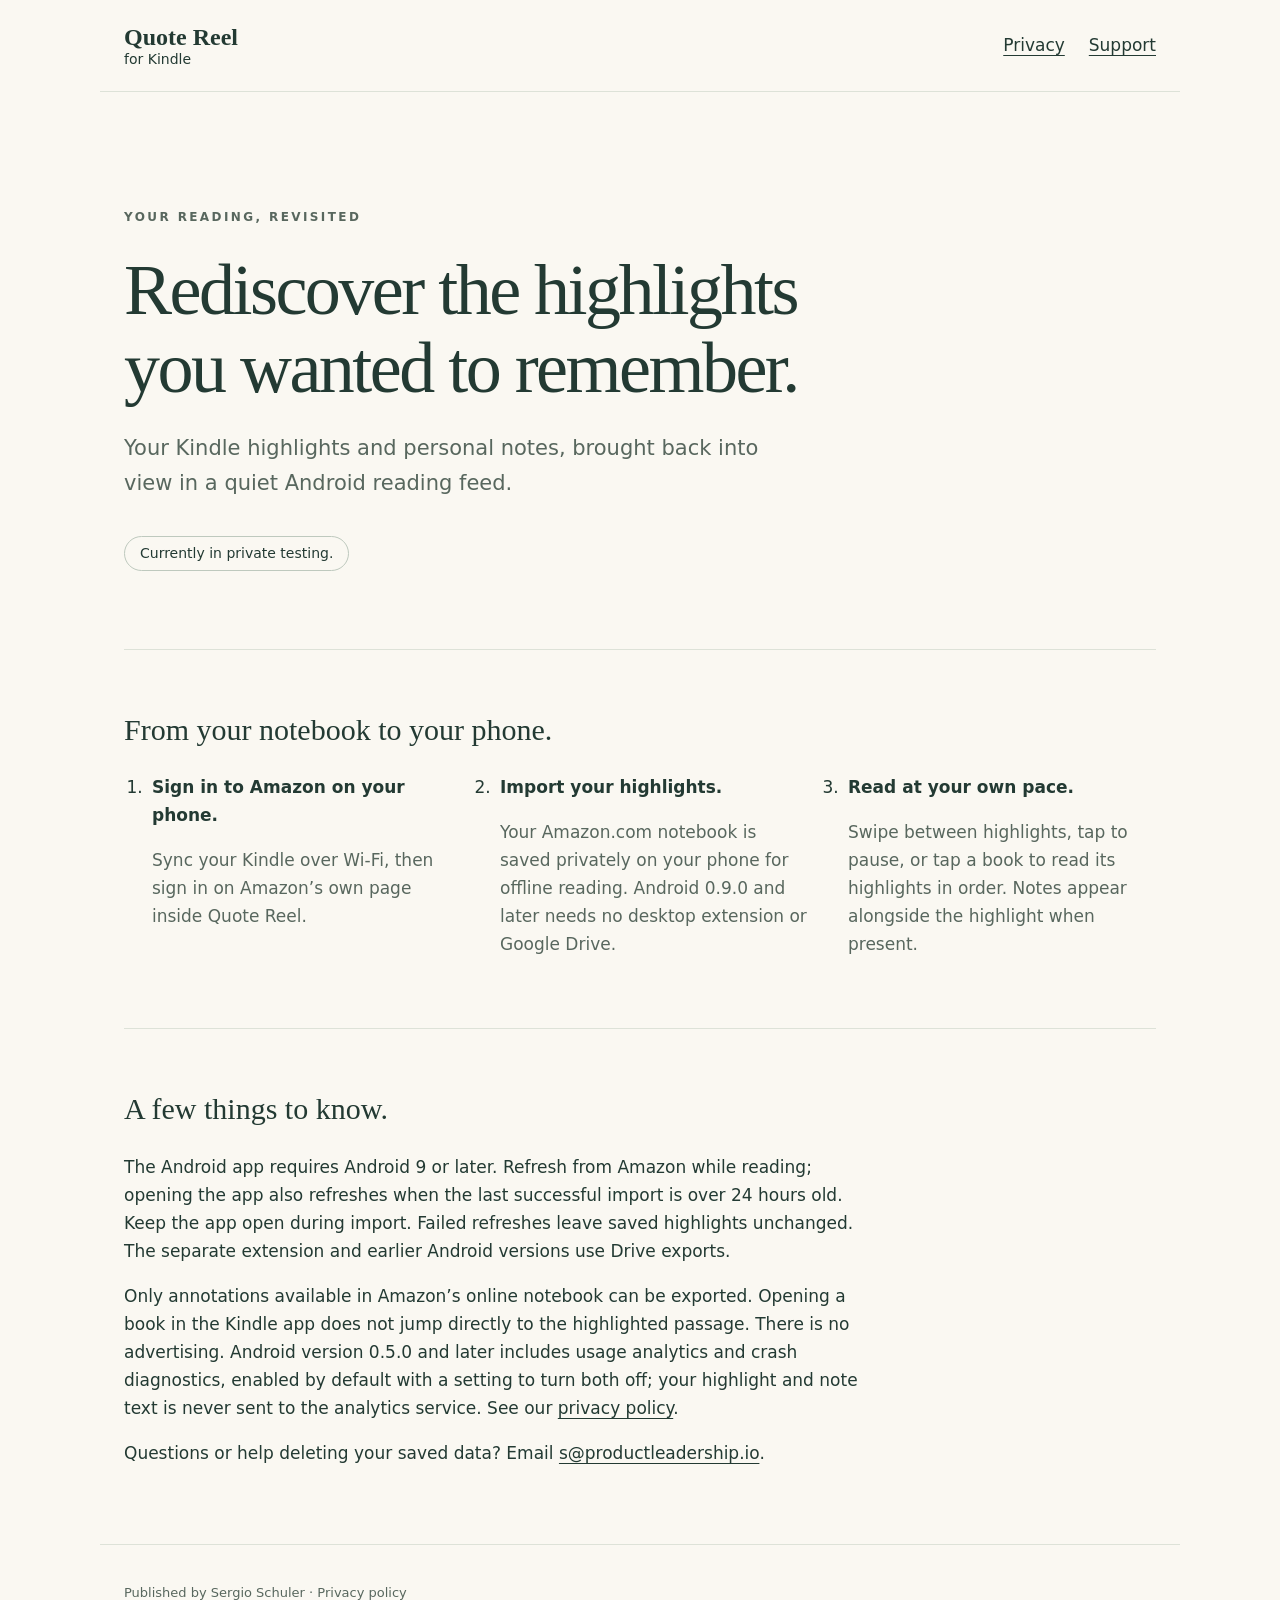
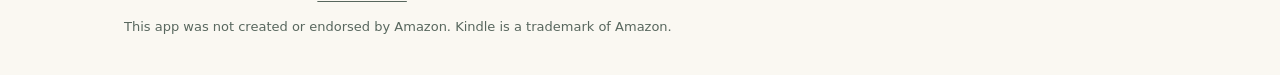
==== index.html @ d4c03160 "Describe direct Amazon imports and current analytics" ====
<!doctype html>
<html lang="en"><head><meta name="google-site-verification" content="6V5SVfe9mJkCKMhUqfv1apUXd29265p5tfD_QJU7_Wg" /><meta charset="utf-8"><meta name="viewport" content="width=device-width,initial-scale=1"><meta name="description" content="Rediscover your Kindle highlights and notes with Quote Reel for Kindle."><title>Quote Reel for Kindle</title><link rel="stylesheet" href="style.css"></head>
<body><header><a class="brand" href="./">Quote Reel <span>for Kindle</span></a><nav aria-label="Main"><a href="privacy.html">Privacy</a><a href="mailto:s@productleadership.io">Support</a></nav></header>
<main><section class="hero"><p class="eyebrow">YOUR READING, REVISITED</p><h1>Rediscover the highlights<br>you wanted to remember.</h1><p class="lead">Your Kindle highlights and personal notes, brought back into view in a quiet Android reading feed.</p><p class="status">Currently in private testing.</p></section>
<section class="steps" aria-labelledby="start"><h2 id="start">From your notebook to your phone.</h2><ol><li><strong>Sign in to Amazon on your phone.</strong><p>Sync your Kindle over Wi-Fi, then sign in on Amazon’s own page inside Quote Reel.</p></li><li><strong>Import your highlights.</strong><p>Your Amazon.com notebook is saved privately on your phone for offline reading. Android 0.9.0 and later needs no desktop extension or Google Drive.</p></li><li><strong>Read at your own pace.</strong><p>Swipe between highlights, tap to pause, or tap a book to read its highlights in order. Notes appear alongside the highlight when present.</p></li></ol></section>
<section class="details"><h2>A few things to know.</h2><p>The Android app requires Android 9 or later. Refresh from Amazon while reading; opening the app also refreshes when the last successful import is over 24 hours old. Keep the app open during import. Failed refreshes leave saved highlights unchanged. The separate extension and earlier Android versions use Drive exports.</p><p>Only annotations available in Amazon’s online notebook can be exported. Opening a book in the Kindle app does not jump directly to the highlighted passage. There is no advertising. Android version 0.5.0 and later includes usage analytics and crash diagnostics, enabled by default with a setting to turn both off; your highlight and note text is never sent to the analytics service. See our <a href="privacy.html">privacy policy</a>.</p><p>Questions or help deleting your saved data? Email <a href="mailto:s@productleadership.io">s@productleadership.io</a>.</p></section></main>
<footer><p>Published by Sergio Schuler · <a href="privacy.html">Privacy policy</a></p><p>This app was not created or endorsed by Amazon. Kindle is a trademark of Amazon.</p></footer></body></html>
---- style.css ----
:root{color-scheme:light;--ink:#233a33;--paper:#faf8f2;--muted:#58675e}*{box-sizing:border-box}body{margin:0;background:var(--paper);color:var(--ink);font:17px/1.65 system-ui,sans-serif}header,main,footer{max-width:1080px;margin:auto;padding:24px}header{display:flex;align-items:center;justify-content:space-between;gap:24px;border-bottom:1px solid #dde2d8}.brand{text-decoration:none;font:700 24px Georgia,serif}.brand span{font:14px system-ui;display:block}nav{display:flex;gap:24px}a{color:inherit;text-underline-offset:4px}a:focus-visible{outline:3px solid #406d58;outline-offset:5px}.hero{padding:80px 0 64px}.eyebrow{font-size:12px;font-weight:700;letter-spacing:.2em;color:var(--muted)}h1{font:normal clamp(38px,6vw,72px)/1.08 Georgia,serif;letter-spacing:-.035em;max-width:900px;margin:24px 0}h2{font:normal 30px/1.25 Georgia,serif}h3{font-size:20px}.lead{font-size:21px;max-width:650px;color:var(--muted)}.status{display:inline-block;border:1px solid #bec9be;border-radius:100px;padding:5px 15px;font-size:14px}.steps{border-block:1px solid #dde2d8;padding:36px 0}.steps ol{display:grid;grid-template-columns:repeat(3,1fr);gap:36px;padding-left:24px}.steps li{padding-left:4px}.steps p{color:var(--muted)}.details{padding:36px 0;max-width:760px}footer{font-size:13px;color:var(--muted);border-top:1px solid #dde2d8}.policy{max-width:800px}.policy h1{font-size:48px}.policy section{margin:32px 0}@media(max-width:650px){header,main,footer{padding:20px}header{align-items:flex-start}nav{gap:16px;font-size:15px}.hero{padding:48px 0 32px}.steps ol{grid-template-columns:1fr;gap:16px}.lead{font-size:19px}.policy h1{font-size:38px}}
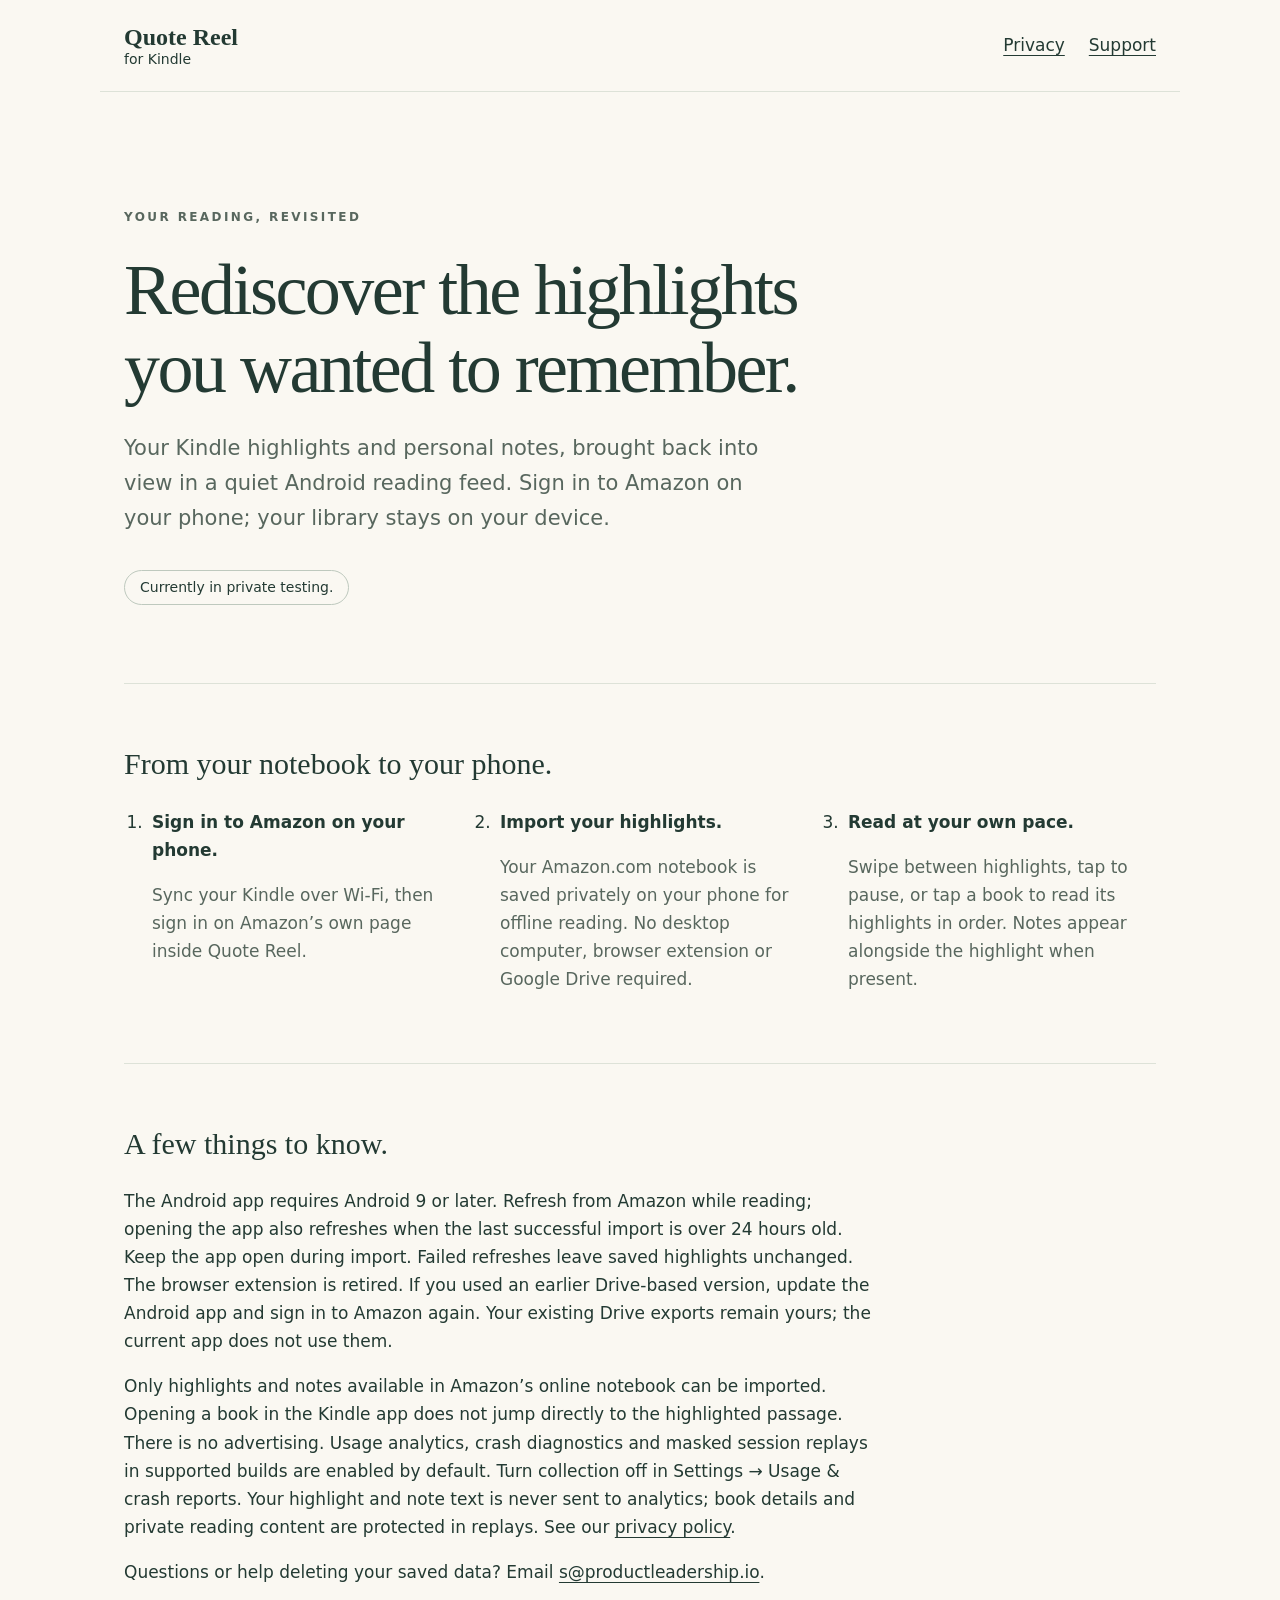
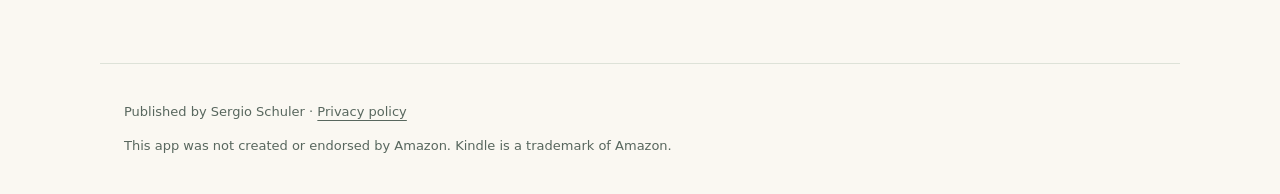
==== commit 7010aa08: "Retire extension guidance and clarify phone-only Amazon import" ====
--- a/index.html
+++ b/index.html
@@ -1,7 +1,7 @@
 <!doctype html>
-<html lang="en"><head><meta name="google-site-verification" content="6V5SVfe9mJkCKMhUqfv1apUXd29265p5tfD_QJU7_Wg" /><meta charset="utf-8"><meta name="viewport" content="width=device-width,initial-scale=1"><meta name="description" content="Rediscover your Kindle highlights and notes with Quote Reel for Kindle."><title>Quote Reel for Kindle</title><link rel="stylesheet" href="style.css"></head>
+<html lang="en"><head><meta name="google-site-verification" content="6V5SVfe9mJkCKMhUqfv1apUXd29265p5tfD_QJU7_Wg" /><meta charset="utf-8"><meta name="viewport" content="width=device-width,initial-scale=1"><meta name="description" content="Rediscover your Kindle highlights on Android. Import directly from Amazon and read offline. No Google Drive or browser extension needed."><title>Quote Reel for Kindle</title><link rel="stylesheet" href="style.css"></head>
 <body><header><a class="brand" href="./">Quote Reel <span>for Kindle</span></a><nav aria-label="Main"><a href="privacy.html">Privacy</a><a href="mailto:s@productleadership.io">Support</a></nav></header>
-<main><section class="hero"><p class="eyebrow">YOUR READING, REVISITED</p><h1>Rediscover the highlights<br>you wanted to remember.</h1><p class="lead">Your Kindle highlights and personal notes, brought back into view in a quiet Android reading feed.</p><p class="status">Currently in private testing.</p></section>
-<section class="steps" aria-labelledby="start"><h2 id="start">From your notebook to your phone.</h2><ol><li><strong>Sign in to Amazon on your phone.</strong><p>Sync your Kindle over Wi-Fi, then sign in on Amazon’s own page inside Quote Reel.</p></li><li><strong>Import your highlights.</strong><p>Your Amazon.com notebook is saved privately on your phone for offline reading. Android 0.9.0 and later needs no desktop extension or Google Drive.</p></li><li><strong>Read at your own pace.</strong><p>Swipe between highlights, tap to pause, or tap a book to read its highlights in order. Notes appear alongside the highlight when present.</p></li></ol></section>
-<section class="details"><h2>A few things to know.</h2><p>The Android app requires Android 9 or later. Refresh from Amazon while reading; opening the app also refreshes when the last successful import is over 24 hours old. Keep the app open during import. Failed refreshes leave saved highlights unchanged. The separate extension and earlier Android versions use Drive exports.</p><p>Only annotations available in Amazon’s online notebook can be exported. Opening a book in the Kindle app does not jump directly to the highlighted passage. There is no advertising. Android version 0.5.0 and later includes usage analytics and crash diagnostics, enabled by default with a setting to turn both off; your highlight and note text is never sent to the analytics service. See our <a href="privacy.html">privacy policy</a>.</p><p>Questions or help deleting your saved data? Email <a href="mailto:s@productleadership.io">s@productleadership.io</a>.</p></section></main>
+<main><section class="hero"><p class="eyebrow">YOUR READING, REVISITED</p><h1>Rediscover the highlights<br>you wanted to remember.</h1><p class="lead">Your Kindle highlights and personal notes, brought back into view in a quiet Android reading feed. Sign in to Amazon on your phone; your library stays on your device.</p><p class="status">Currently in private testing.</p></section>
+<section class="steps" aria-labelledby="start"><h2 id="start">From your notebook to your phone.</h2><ol><li><strong>Sign in to Amazon on your phone.</strong><p>Sync your Kindle over Wi-Fi, then sign in on Amazon’s own page inside Quote Reel.</p></li><li><strong>Import your highlights.</strong><p>Your Amazon.com notebook is saved privately on your phone for offline reading. No desktop computer, browser extension or Google Drive required.</p></li><li><strong>Read at your own pace.</strong><p>Swipe between highlights, tap to pause, or tap a book to read its highlights in order. Notes appear alongside the highlight when present.</p></li></ol></section>
+<section class="details"><h2>A few things to know.</h2><p>The Android app requires Android 9 or later. Refresh from Amazon while reading; opening the app also refreshes when the last successful import is over 24 hours old. Keep the app open during import. Failed refreshes leave saved highlights unchanged. The browser extension is retired. If you used an earlier Drive-based version, update the Android app and sign in to Amazon again. Your existing Drive exports remain yours; the current app does not use them.</p><p>Only highlights and notes available in Amazon’s online notebook can be imported. Opening a book in the Kindle app does not jump directly to the highlighted passage. There is no advertising. Usage analytics, crash diagnostics and masked session replays in supported builds are enabled by default. Turn collection off in Settings → Usage &amp; crash reports. Your highlight and note text is never sent to analytics; book details and private reading content are protected in replays. See our <a href="privacy.html">privacy policy</a>.</p><p>Questions or help deleting your saved data? Email <a href="mailto:s@productleadership.io">s@productleadership.io</a>.</p></section></main>
 <footer><p>Published by Sergio Schuler · <a href="privacy.html">Privacy policy</a></p><p>This app was not created or endorsed by Amazon. Kindle is a trademark of Amazon.</p></footer></body></html>
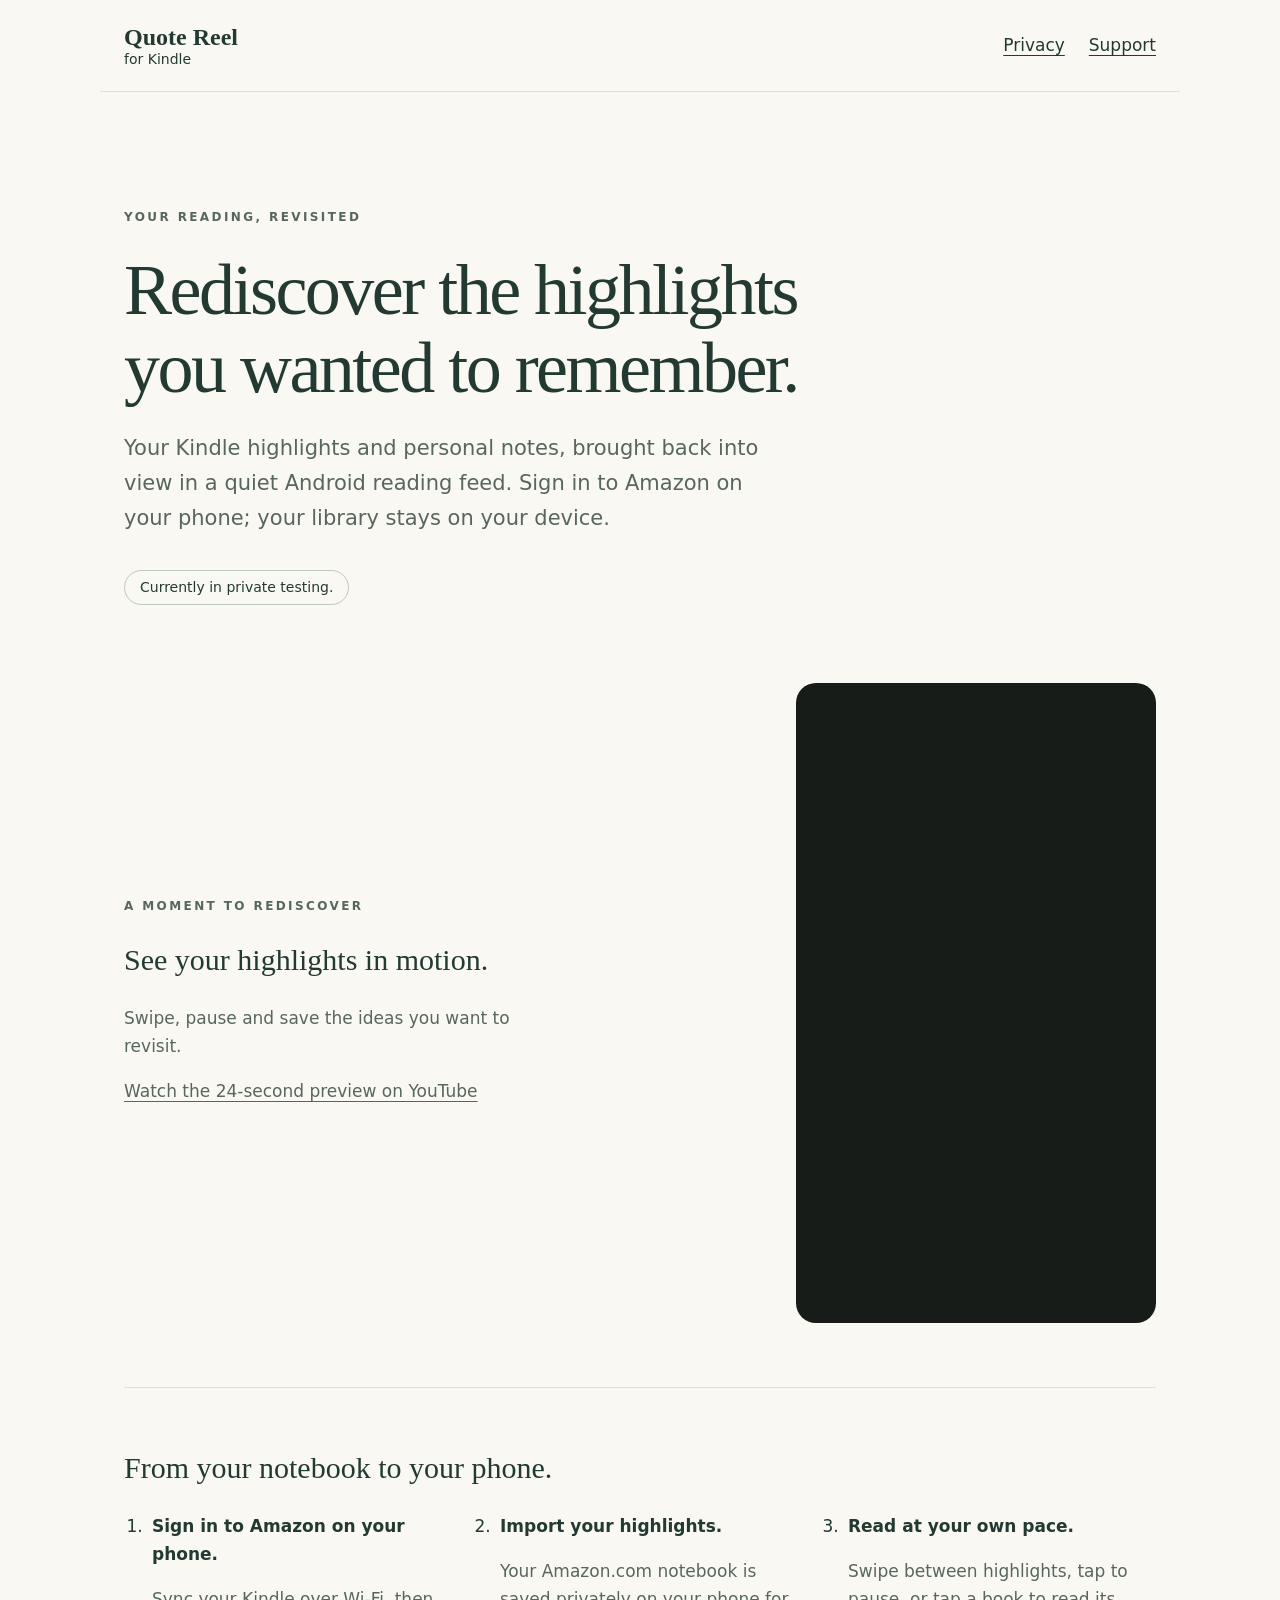
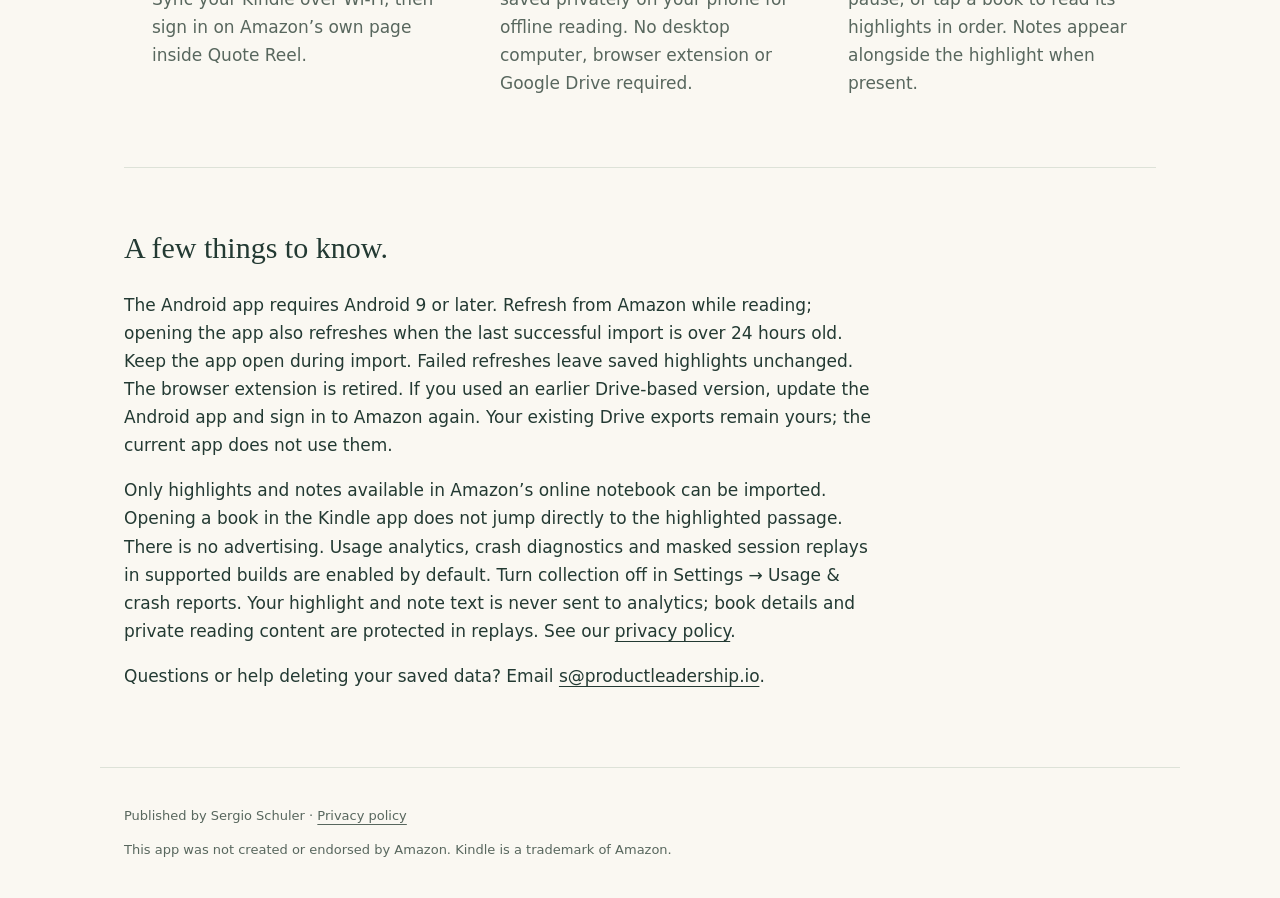
==== commit 71759448: "Add YouTube app preview to homepage" ====
--- a/index.html
+++ b/index.html
@@ -2,6 +2,7 @@
 <html lang="en"><head><meta name="google-site-verification" content="6V5SVfe9mJkCKMhUqfv1apUXd29265p5tfD_QJU7_Wg" /><meta charset="utf-8"><meta name="viewport" content="width=device-width,initial-scale=1"><meta name="description" content="Rediscover your Kindle highlights on Android. Import directly from Amazon and read offline. No Google Drive or browser extension needed."><title>Quote Reel for Kindle</title><link rel="stylesheet" href="style.css"></head>
 <body><header><a class="brand" href="./">Quote Reel <span>for Kindle</span></a><nav aria-label="Main"><a href="privacy.html">Privacy</a><a href="mailto:s@productleadership.io">Support</a></nav></header>
 <main><section class="hero"><p class="eyebrow">YOUR READING, REVISITED</p><h1>Rediscover the highlights<br>you wanted to remember.</h1><p class="lead">Your Kindle highlights and personal notes, brought back into view in a quiet Android reading feed. Sign in to Amazon on your phone; your library stays on your device.</p><p class="status">Currently in private testing.</p></section>
+<section class="preview" aria-labelledby="preview-title"><div><p class="eyebrow">A MOMENT TO REDISCOVER</p><h2 id="preview-title">See your highlights in motion.</h2><p>Swipe, pause and save the ideas you want to revisit.</p><p><a href="https://www.youtube.com/watch?v=RVhI1laKgAk">Watch the 24-second preview on YouTube</a></p></div><iframe src="https://www.youtube-nocookie.com/embed/RVhI1laKgAk" title="Quote Reel for Kindle — 24-second app preview" width="360" height="640" loading="lazy" referrerpolicy="strict-origin-when-cross-origin" allow="encrypted-media; picture-in-picture; fullscreen" allowfullscreen></iframe></section>
 <section class="steps" aria-labelledby="start"><h2 id="start">From your notebook to your phone.</h2><ol><li><strong>Sign in to Amazon on your phone.</strong><p>Sync your Kindle over Wi-Fi, then sign in on Amazon’s own page inside Quote Reel.</p></li><li><strong>Import your highlights.</strong><p>Your Amazon.com notebook is saved privately on your phone for offline reading. No desktop computer, browser extension or Google Drive required.</p></li><li><strong>Read at your own pace.</strong><p>Swipe between highlights, tap to pause, or tap a book to read its highlights in order. Notes appear alongside the highlight when present.</p></li></ol></section>
 <section class="details"><h2>A few things to know.</h2><p>The Android app requires Android 9 or later. Refresh from Amazon while reading; opening the app also refreshes when the last successful import is over 24 hours old. Keep the app open during import. Failed refreshes leave saved highlights unchanged. The browser extension is retired. If you used an earlier Drive-based version, update the Android app and sign in to Amazon again. Your existing Drive exports remain yours; the current app does not use them.</p><p>Only highlights and notes available in Amazon’s online notebook can be imported. Opening a book in the Kindle app does not jump directly to the highlighted passage. There is no advertising. Usage analytics, crash diagnostics and masked session replays in supported builds are enabled by default. Turn collection off in Settings → Usage &amp; crash reports. Your highlight and note text is never sent to analytics; book details and private reading content are protected in replays. See our <a href="privacy.html">privacy policy</a>.</p><p>Questions or help deleting your saved data? Email <a href="mailto:s@productleadership.io">s@productleadership.io</a>.</p></section></main>
 <footer><p>Published by Sergio Schuler · <a href="privacy.html">Privacy policy</a></p><p>This app was not created or endorsed by Amazon. Kindle is a trademark of Amazon.</p></footer></body></html>
--- a/style.css
+++ b/style.css
@@ -1 +1,3 @@
 :root{color-scheme:light;--ink:#233a33;--paper:#faf8f2;--muted:#58675e}*{box-sizing:border-box}body{margin:0;background:var(--paper);color:var(--ink);font:17px/1.65 system-ui,sans-serif}header,main,footer{max-width:1080px;margin:auto;padding:24px}header{display:flex;align-items:center;justify-content:space-between;gap:24px;border-bottom:1px solid #dde2d8}.brand{text-decoration:none;font:700 24px Georgia,serif}.brand span{font:14px system-ui;display:block}nav{display:flex;gap:24px}a{color:inherit;text-underline-offset:4px}a:focus-visible{outline:3px solid #406d58;outline-offset:5px}.hero{padding:80px 0 64px}.eyebrow{font-size:12px;font-weight:700;letter-spacing:.2em;color:var(--muted)}h1{font:normal clamp(38px,6vw,72px)/1.08 Georgia,serif;letter-spacing:-.035em;max-width:900px;margin:24px 0}h2{font:normal 30px/1.25 Georgia,serif}h3{font-size:20px}.lead{font-size:21px;max-width:650px;color:var(--muted)}.status{display:inline-block;border:1px solid #bec9be;border-radius:100px;padding:5px 15px;font-size:14px}.steps{border-block:1px solid #dde2d8;padding:36px 0}.steps ol{display:grid;grid-template-columns:repeat(3,1fr);gap:36px;padding-left:24px}.steps li{padding-left:4px}.steps p{color:var(--muted)}.details{padding:36px 0;max-width:760px}footer{font-size:13px;color:var(--muted);border-top:1px solid #dde2d8}.policy{max-width:800px}.policy h1{font-size:48px}.policy section{margin:32px 0}@media(max-width:650px){header,main,footer{padding:20px}header{align-items:flex-start}nav{gap:16px;font-size:15px}.hero{padding:48px 0 32px}.steps ol{grid-template-columns:1fr;gap:16px}.lead{font-size:19px}.policy h1{font-size:38px}}
+
+.preview{display:grid;grid-template-columns:1fr minmax(0,360px);align-items:center;gap:48px;padding:0 0 64px}.preview p{max-width:440px;color:var(--muted)}.preview iframe{display:block;width:100%;height:auto;aspect-ratio:9/16;border:0;border-radius:20px;background:#171c19}@media(max-width:650px){.preview{grid-template-columns:1fr;gap:24px;padding-bottom:36px}.preview iframe{max-width:360px;margin:auto}}
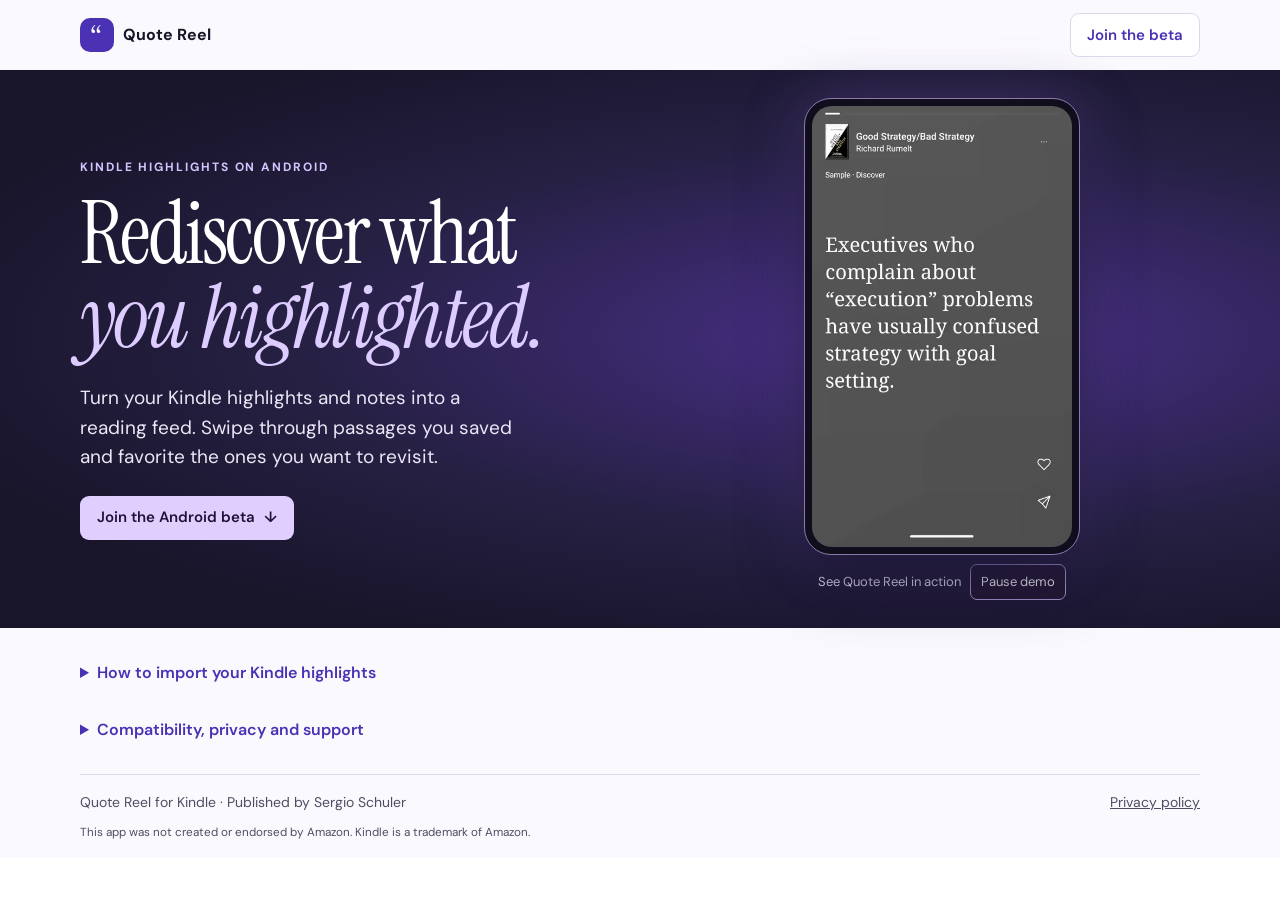
==== commit 368418d3: "Launch video-first Quote Reel beta homepage" ====
--- a/index.html
+++ b/index.html
@@ -1,8 +1,67 @@
 <!doctype html>
-<html lang="en"><head><meta name="google-site-verification" content="6V5SVfe9mJkCKMhUqfv1apUXd29265p5tfD_QJU7_Wg" /><meta charset="utf-8"><meta name="viewport" content="width=device-width,initial-scale=1"><meta name="description" content="Rediscover your Kindle highlights on Android. Import directly from Amazon and read offline. No Google Drive or browser extension needed."><title>Quote Reel for Kindle</title><link rel="stylesheet" href="style.css"></head>
-<body><header><a class="brand" href="./">Quote Reel <span>for Kindle</span></a><nav aria-label="Main"><a href="privacy.html">Privacy</a><a href="mailto:s@productleadership.io">Support</a></nav></header>
-<main><section class="hero"><p class="eyebrow">YOUR READING, REVISITED</p><h1>Rediscover the highlights<br>you wanted to remember.</h1><p class="lead">Your Kindle highlights and personal notes, brought back into view in a quiet Android reading feed. Sign in to Amazon on your phone; your library stays on your device.</p><p class="status">Currently in private testing.</p></section>
-<section class="preview" aria-labelledby="preview-title"><div><p class="eyebrow">A MOMENT TO REDISCOVER</p><h2 id="preview-title">See your highlights in motion.</h2><p>Swipe, pause and save the ideas you want to revisit.</p><p><a href="https://www.youtube.com/watch?v=RVhI1laKgAk">Watch the 24-second preview on YouTube</a></p></div><iframe src="https://www.youtube-nocookie.com/embed/RVhI1laKgAk" title="Quote Reel for Kindle — 24-second app preview" width="360" height="640" loading="lazy" referrerpolicy="strict-origin-when-cross-origin" allow="encrypted-media; picture-in-picture; fullscreen" allowfullscreen></iframe></section>
-<section class="steps" aria-labelledby="start"><h2 id="start">From your notebook to your phone.</h2><ol><li><strong>Sign in to Amazon on your phone.</strong><p>Sync your Kindle over Wi-Fi, then sign in on Amazon’s own page inside Quote Reel.</p></li><li><strong>Import your highlights.</strong><p>Your Amazon.com notebook is saved privately on your phone for offline reading. No desktop computer, browser extension or Google Drive required.</p></li><li><strong>Read at your own pace.</strong><p>Swipe between highlights, tap to pause, or tap a book to read its highlights in order. Notes appear alongside the highlight when present.</p></li></ol></section>
-<section class="details"><h2>A few things to know.</h2><p>The Android app requires Android 9 or later. Refresh from Amazon while reading; opening the app also refreshes when the last successful import is over 24 hours old. Keep the app open during import. Failed refreshes leave saved highlights unchanged. The browser extension is retired. If you used an earlier Drive-based version, update the Android app and sign in to Amazon again. Your existing Drive exports remain yours; the current app does not use them.</p><p>Only highlights and notes available in Amazon’s online notebook can be imported. Opening a book in the Kindle app does not jump directly to the highlighted passage. There is no advertising. Usage analytics, crash diagnostics and masked session replays in supported builds are enabled by default. Turn collection off in Settings → Usage &amp; crash reports. Your highlight and note text is never sent to analytics; book details and private reading content are protected in replays. See our <a href="privacy.html">privacy policy</a>.</p><p>Questions or help deleting your saved data? Email <a href="mailto:s@productleadership.io">s@productleadership.io</a>.</p></section></main>
-<footer><p>Published by Sergio Schuler · <a href="privacy.html">Privacy policy</a></p><p>This app was not created or endorsed by Amazon. Kindle is a trademark of Amazon.</p></footer></body></html>
+<html lang="en">
+<head><meta name="google-site-verification" content="6V5SVfe9mJkCKMhUqfv1apUXd29265p5tfD_QJU7_Wg" /><meta charset="utf-8"><meta name="viewport" content="width=device-width,initial-scale=1"><meta name="description" content="Rediscover your Kindle highlights on Android. Import directly from Amazon and read offline. No Google Drive or browser extension needed."><title>Quote Reel for Kindle</title><link rel="stylesheet" href="landing.css"><script src="landing.js" defer></script></head>
+<body>
+<div id="qr-proposal">
+  <header class="qr-nav qr-wrap">
+    <div class="qr-brand"><span class="qr-mark" aria-hidden="true">“</span>Quote Reel</div>
+    <a class="qr-btn qr-btn-outline" href="#qr-beta" data-beta aria-controls="qr-beta" aria-expanded="false">Join the beta</a>
+  </header>
+  <main>
+    <div class="qr-hero">
+      <div class="qr-hero-grid qr-wrap">
+        <div>
+          <p class="qr-eyebrow">Kindle highlights on Android</p>
+          <h1>Rediscover what <em>you highlighted.</em></h1>
+          <p class="qr-intro">Turn your Kindle highlights and notes into a reading feed. Swipe through passages you saved and favorite the ones you want to revisit.</p>
+          <a class="qr-btn" href="#qr-beta" data-beta aria-controls="qr-beta" aria-expanded="false">Join the Android beta <span aria-hidden="true">↓</span></a>
+        </div>
+        <figure class="qr-demo">
+          <div class="qr-phone">
+            <video muted loop playsinline preload="metadata" poster="demo-poster.jpg" aria-label="Quote Reel demo: swipe through highlights and save a favorite">
+              <source src="demo.mp4" type="video/mp4">
+            </video>
+          </div>
+          <figcaption>See Quote Reel in action <button type="button" class="qr-video-control">Play demo</button></figcaption>
+        </figure>
+      </div>
+    </div>
+    <section id="qr-beta" class="qr-section qr-wrap" aria-labelledby="qr-beta-title">
+      <h2 id="qr-beta-title" tabindex="-1">Join the closed beta</h2>
+      <p>Quote Reel is in closed testing on Android. Use the same Google account for both steps. Each link opens in a new tab so you can come back here between steps.</p>
+      <ol class="qr-steps">
+        <li class="qr-step">
+          <span class="qr-step-label">Step 1</span>
+          <h3>Join the testers group</h3>
+          <p>Open Google Groups and select <strong>Join group</strong>. Then return here for step 2.</p>
+          <a class="qr-btn qr-btn-primary" href="https://groups.google.com/g/quote-reel-testers/about" target="_blank" rel="noopener noreferrer">Open Google Groups <span aria-hidden="true">↗</span></a>
+        </li>
+        <li class="qr-step">
+          <span class="qr-step-label">Step 2</span>
+          <h3>Opt in and install</h3>
+          <p>Once you’ve joined the group, open Google Play, opt in to the test, then download Quote Reel on your Android phone.</p>
+          <a class="qr-btn qr-btn-outline" href="https://play.google.com/apps/testing/com.sergioschuler.kindlequotes" target="_blank" rel="noopener noreferrer">Open Google Play testing <span aria-hidden="true">↗</span></a>
+        </li>
+      </ol>
+      <details>
+        <summary>Google Play says the test is unavailable</summary>
+        <p>Check that you joined the testers group and that Google Play is using the same Google account. Then reopen the testing link.</p>
+      </details>
+    </section>
+    <section class="qr-wrap qr-info" aria-label="About the app">
+      <details><summary>How to import your Kindle highlights</summary>
+        <ol><li><strong>Sign in to Amazon on your phone.</strong><p>Sync your Kindle over Wi-Fi, then sign in on Amazon’s own page inside Quote Reel.</p></li><li><strong>Import your highlights.</strong><p>Your Amazon.com notebook is saved privately on your phone for offline reading. No desktop computer, browser extension or Google Drive required.</p></li><li><strong>Read at your own pace.</strong><p>Swipe between highlights, tap to pause, or tap a book to read its highlights in order. Notes appear alongside the highlight when present.</p></li></ol>
+      </details>
+      <details><summary>Compatibility, privacy and support</summary>
+        <p>The Android app requires Android 9 or later. Refresh from Amazon while reading; opening the app also refreshes when the last successful import is over 24 hours old. Keep the app open during import. Failed refreshes leave saved highlights unchanged. The browser extension is retired. If you used an earlier Drive-based version, update the Android app and sign in to Amazon again. Your existing Drive exports remain yours; the current app does not use them.</p><p>Only highlights and notes available in Amazon’s online notebook can be imported. Opening a book in the Kindle app does not jump directly to the highlighted passage. There is no advertising. Usage analytics, crash diagnostics and masked session replays in supported builds are enabled by default. Turn collection off in Settings → Usage &amp; crash reports. Your highlight and note text is never sent to analytics; book details and private reading content are protected in replays. See our <a href="privacy.html">privacy policy</a>.</p><p>Questions or help deleting your saved data? Email <a href="mailto:s@productleadership.io">s@productleadership.io</a>.</p>
+      </details>
+    </section>
+  </main>
+  <footer class="qr-wrap qr-footer">
+    <span>Quote Reel for Kindle · Published by Sergio Schuler</span>
+    <a href="privacy.html">Privacy policy</a>
+    <small>This app was not created or endorsed by Amazon. Kindle is a trademark of Amazon.</small>
+  </footer>
+</div>
+</body>
+</html>
--- a/landing.css
+++ b/landing.css
@@ -0,0 +1,53 @@
+@import url('https://fonts.googleapis.com/css2?family=DM+Sans:wght@400;500;600;700&family=Instrument+Serif:ital@0;1&display=swap');
+#qr-proposal { --ink:#171526; --muted:#514c64; --paper:#faf9fd; --accent:#4b32b4; --edge:#ded8ed; color:var(--ink); background:var(--paper); font: 16px/1.55 'DM Sans', sans-serif; overflow:hidden; color-scheme:light; }
+#qr-proposal * { box-sizing:border-box; }
+#qr-proposal [hidden] { display:none !important; }
+#qr-proposal a { color:inherit; }
+#qr-proposal :focus-visible { outline:3px solid #9b6eff; outline-offset:4px; }
+#qr-proposal .qr-wrap { width:min(100% - 56px,1120px); margin:auto; }
+#qr-proposal .qr-nav { display:flex; justify-content:space-between; align-items:center; gap:12px; min-height:70px; }
+#qr-proposal .qr-brand { display:flex; align-items:center; gap:9px; font-weight:700; }
+#qr-proposal .qr-mark { display:grid; place-items:center; width:34px; height:34px; border-radius:10px; color:white; background:var(--accent); font: 35px/1 'Instrument Serif', Georgia, serif; padding-top:6px; }
+#qr-proposal .qr-btn { display:inline-flex; align-items:center; justify-content:center; min-height:44px; gap:9px; padding:9px 16px; border:1px solid transparent; border-radius:9px; font:600 15px/1.25 'DM Sans', sans-serif; text-decoration:none; text-align:center; }
+#qr-proposal .qr-btn-primary { background:var(--accent); color:#fff; }
+#qr-proposal .qr-btn-primary:hover { background:#392491; }
+#qr-proposal .qr-btn-outline { border-color:var(--edge); color:var(--accent); background:#fff; }
+#qr-proposal .qr-btn-outline:hover { border-color:var(--accent); }
+#qr-proposal .qr-hero { background:radial-gradient(ellipse at 72% 48%,#49308a 0%,#262043 48%,#181429 82%); color:#fff; }
+#qr-proposal .qr-hero-grid { min-height:552px; display:grid; grid-template-columns: 1.12fr 1fr; align-items:center; gap:25px; padding-block:28px; }
+#qr-proposal .qr-eyebrow { margin:0 0 15px; font-size:12px; font-weight:700; letter-spacing:.16em; text-transform:uppercase; color:#d5c5ff; }
+#qr-proposal h1 { color:inherit; font:400 clamp(46px,7.1vw,86px)/.98 'Instrument Serif',Georgia,serif; letter-spacing:-.027em; margin:0; text-wrap:balance; }
+#qr-proposal h1 em { color:#ddccff; }
+#qr-proposal .qr-intro { max-width:34ch; color:#ece6f6; margin:23px 0 24px; font-size:clamp(16px,2vw,19px); }
+#qr-proposal .qr-hero .qr-btn { color:#201337; background:#e0ceff; }
+#qr-proposal .qr-hero .qr-btn:hover { background:#f0e4ff; }
+#qr-proposal .qr-demo { position:relative; margin:0; display:grid; justify-items:center; gap:9px; }
+#qr-proposal .qr-phone { position:relative; width:min(100%,276px); padding:7px; border-radius:27px; background:#100d1d; border:1px solid #8d7aab; box-shadow:0 24px 60px #110d26b3,0 0 60px #ab87fa44; }
+#qr-proposal video { display:block; background:#413e48; width:100%; aspect-ratio:480/814; object-fit:cover; border-radius:20px; }
+#qr-proposal .qr-demo figcaption { display:flex; align-items:center; justify-content:center; gap:9px; flex-wrap:wrap; color:#eee6fc; font-size:13px; }
+#qr-proposal .qr-video-control { color:#fff; border:1px solid #aa96d0; padding:5px 10px; min-height:36px; background:#221833; border-radius:7px; font:inherit; }
+#qr-proposal .qr-video-control:hover { background:#39285a; }
+#qr-proposal .qr-section { padding-block:40px; }
+#qr-proposal .qr-section h2 { font:400 clamp(36px,5vw,58px)/1 'Instrument Serif',Georgia,serif; margin:0 0 12px; color:var(--ink); }
+#qr-proposal .qr-section > p { color:var(--muted); margin:0 0 19px; max-width:57ch; }
+#qr-proposal .qr-steps { display:grid; grid-template-columns:1fr 1fr; list-style:none; gap:14px; padding:0; margin:22px 0 15px; }
+#qr-proposal .qr-step { background:#fff; border:1px solid var(--edge); border-radius:14px; padding:19px; display:flex; flex-direction:column; align-items:flex-start; gap:8px; }
+#qr-proposal .qr-step-label { color:var(--accent); font-size:12px; font-weight:700; letter-spacing:.1em; text-transform:uppercase; }
+#qr-proposal .qr-step h3 { margin:0; font-size:19px; color:var(--ink); }
+#qr-proposal .qr-step p { margin:0; color:var(--muted); }
+#qr-proposal .qr-step .qr-btn { margin-top:auto; }
+#qr-proposal details { margin-top:18px; color:var(--muted); }
+#qr-proposal summary { color:var(--accent); font-weight:600; padding-block:7px; }
+#qr-proposal details p { margin:7px 0; max-width:65ch; }
+#qr-proposal .qr-footer { border-top:1px solid var(--edge); display:flex; justify-content:space-between; flex-wrap:wrap; gap:10px; padding-block:17px; color:var(--muted); font-size:14px; }
+@media(max-width:630px) {
+  #qr-proposal .qr-wrap { width:calc(100% - 36px); }
+  #qr-proposal .qr-hero-grid { grid-template-columns:1fr; padding-block:29px; gap:23px; text-align:center; }
+  #qr-proposal .qr-intro { margin:13px auto 17px; }
+  #qr-proposal .qr-phone { width:min(100%,235px); }
+  #qr-proposal .qr-steps { grid-template-columns:1fr; }
+}
+body { margin:0; }
+#qr-proposal .qr-info { padding-block:8px 24px; }
+#qr-proposal .qr-info li p { margin-bottom:9px; }
+#qr-proposal .qr-footer small { flex-basis:100%; }
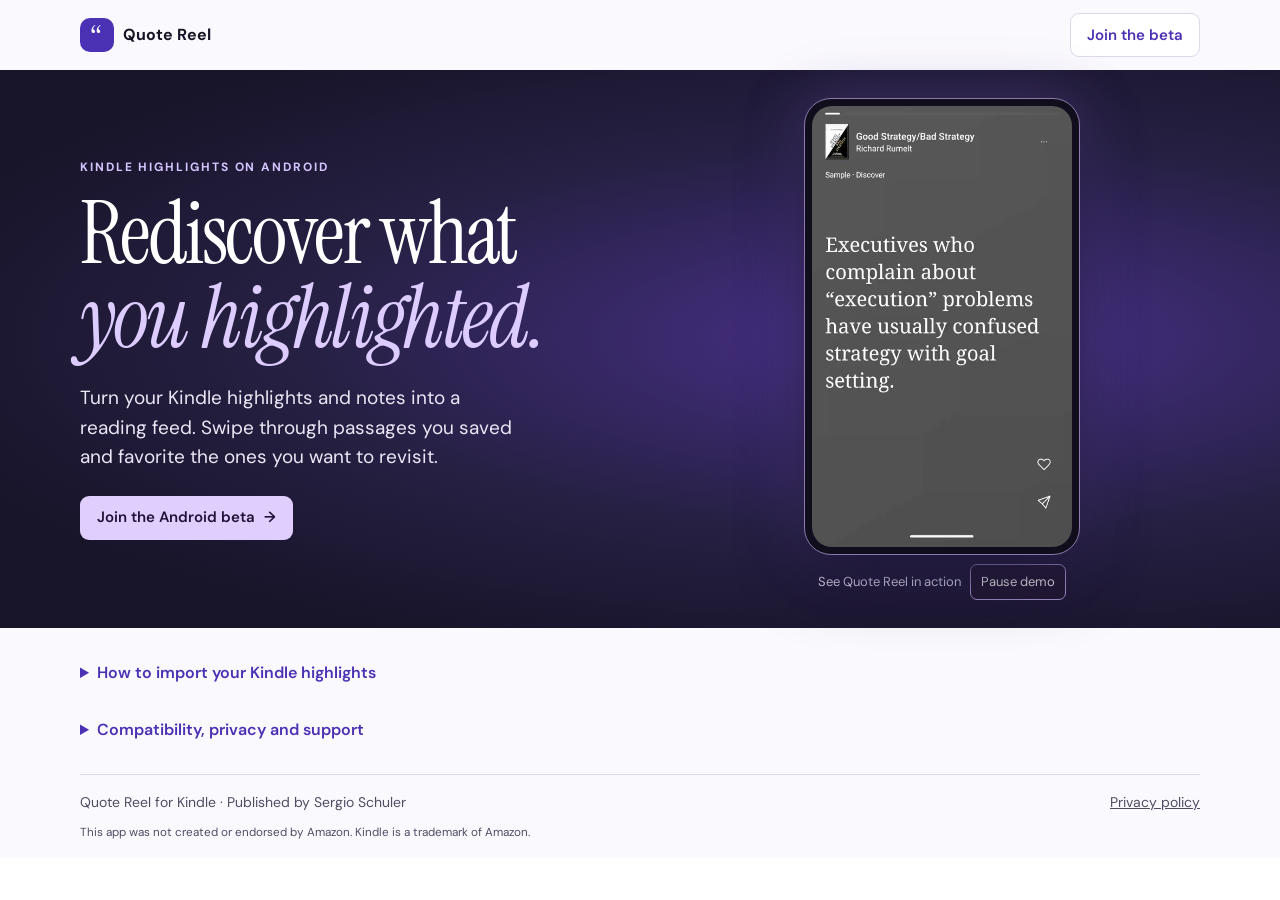
==== commit 0af8fe66: "Add guided Android beta signup" ====
--- a/index.html
+++ b/index.html
@@ -5,7 +5,7 @@
 <div id="qr-proposal">
   <header class="qr-nav qr-wrap">
     <div class="qr-brand"><span class="qr-mark" aria-hidden="true">“</span>Quote Reel</div>
-    <a class="qr-btn qr-btn-outline" href="#qr-beta" data-beta aria-controls="qr-beta" aria-expanded="false">Join the beta</a>
+    <a class="qr-btn qr-btn-outline" href="beta/">Join the beta</a>
   </header>
   <main>
     <div class="qr-hero">
@@ -14,7 +14,7 @@
           <p class="qr-eyebrow">Kindle highlights on Android</p>
           <h1>Rediscover what <em>you highlighted.</em></h1>
           <p class="qr-intro">Turn your Kindle highlights and notes into a reading feed. Swipe through passages you saved and favorite the ones you want to revisit.</p>
-          <a class="qr-btn" href="#qr-beta" data-beta aria-controls="qr-beta" aria-expanded="false">Join the Android beta <span aria-hidden="true">↓</span></a>
+          <a class="qr-btn" href="beta/">Join the Android beta <span aria-hidden="true">→</span></a>
         </div>
         <figure class="qr-demo">
           <div class="qr-phone">
@@ -26,28 +26,6 @@
         </figure>
       </div>
     </div>
-    <section id="qr-beta" class="qr-section qr-wrap" aria-labelledby="qr-beta-title">
-      <h2 id="qr-beta-title" tabindex="-1">Join the closed beta</h2>
-      <p>Quote Reel is in closed testing on Android. Use the same Google account for both steps. Each link opens in a new tab so you can come back here between steps.</p>
-      <ol class="qr-steps">
-        <li class="qr-step">
-          <span class="qr-step-label">Step 1</span>
-          <h3>Join the testers group</h3>
-          <p>Open Google Groups and select <strong>Join group</strong>. Then return here for step 2.</p>
-          <a class="qr-btn qr-btn-primary" href="https://groups.google.com/g/quote-reel-testers/about" target="_blank" rel="noopener noreferrer">Open Google Groups <span aria-hidden="true">↗</span></a>
-        </li>
-        <li class="qr-step">
-          <span class="qr-step-label">Step 2</span>
-          <h3>Opt in and install</h3>
-          <p>Once you’ve joined the group, open Google Play, opt in to the test, then download Quote Reel on your Android phone.</p>
-          <a class="qr-btn qr-btn-outline" href="https://play.google.com/apps/testing/com.sergioschuler.kindlequotes" target="_blank" rel="noopener noreferrer">Open Google Play testing <span aria-hidden="true">↗</span></a>
-        </li>
-      </ol>
-      <details>
-        <summary>Google Play says the test is unavailable</summary>
-        <p>Check that you joined the testers group and that Google Play is using the same Google account. Then reopen the testing link.</p>
-      </details>
-    </section>
     <section class="qr-wrap qr-info" aria-label="About the app">
       <details><summary>How to import your Kindle highlights</summary>
         <ol><li><strong>Sign in to Amazon on your phone.</strong><p>Sync your Kindle over Wi-Fi, then sign in on Amazon’s own page inside Quote Reel.</p></li><li><strong>Import your highlights.</strong><p>Your Amazon.com notebook is saved privately on your phone for offline reading. No desktop computer, browser extension or Google Drive required.</p></li><li><strong>Read at your own pace.</strong><p>Swipe between highlights, tap to pause, or tap a book to read its highlights in order. Notes appear alongside the highlight when present.</p></li></ol>
--- a/landing.css
+++ b/landing.css
@@ -27,15 +27,6 @@
 #qr-proposal .qr-demo figcaption { display:flex; align-items:center; justify-content:center; gap:9px; flex-wrap:wrap; color:#eee6fc; font-size:13px; }
 #qr-proposal .qr-video-control { color:#fff; border:1px solid #aa96d0; padding:5px 10px; min-height:36px; background:#221833; border-radius:7px; font:inherit; }
 #qr-proposal .qr-video-control:hover { background:#39285a; }
-#qr-proposal .qr-section { padding-block:40px; }
-#qr-proposal .qr-section h2 { font:400 clamp(36px,5vw,58px)/1 'Instrument Serif',Georgia,serif; margin:0 0 12px; color:var(--ink); }
-#qr-proposal .qr-section > p { color:var(--muted); margin:0 0 19px; max-width:57ch; }
-#qr-proposal .qr-steps { display:grid; grid-template-columns:1fr 1fr; list-style:none; gap:14px; padding:0; margin:22px 0 15px; }
-#qr-proposal .qr-step { background:#fff; border:1px solid var(--edge); border-radius:14px; padding:19px; display:flex; flex-direction:column; align-items:flex-start; gap:8px; }
-#qr-proposal .qr-step-label { color:var(--accent); font-size:12px; font-weight:700; letter-spacing:.1em; text-transform:uppercase; }
-#qr-proposal .qr-step h3 { margin:0; font-size:19px; color:var(--ink); }
-#qr-proposal .qr-step p { margin:0; color:var(--muted); }
-#qr-proposal .qr-step .qr-btn { margin-top:auto; }
 #qr-proposal details { margin-top:18px; color:var(--muted); }
 #qr-proposal summary { color:var(--accent); font-weight:600; padding-block:7px; }
 #qr-proposal details p { margin:7px 0; max-width:65ch; }
@@ -45,7 +36,6 @@
   #qr-proposal .qr-hero-grid { grid-template-columns:1fr; padding-block:29px; gap:23px; text-align:center; }
   #qr-proposal .qr-intro { margin:13px auto 17px; }
   #qr-proposal .qr-phone { width:min(100%,235px); }
-  #qr-proposal .qr-steps { grid-template-columns:1fr; }
 }
 body { margin:0; }
 #qr-proposal .qr-info { padding-block:8px 24px; }
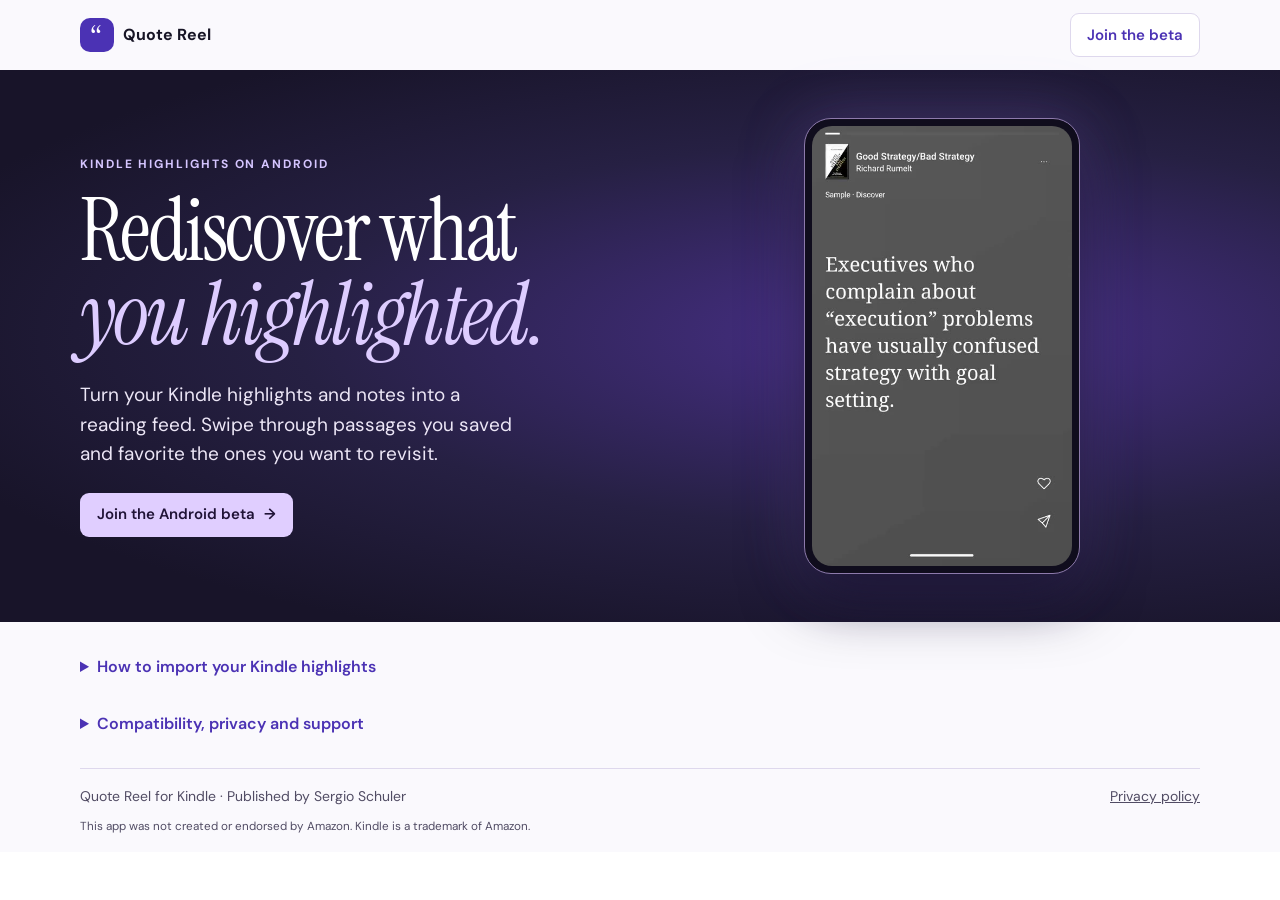
==== commit ce59cd44: "Remove caption and separate control from hero demo" ====
--- a/index.html
+++ b/index.html
@@ -1,6 +1,6 @@
 <!doctype html>
 <html lang="en">
-<head><meta name="google-site-verification" content="6V5SVfe9mJkCKMhUqfv1apUXd29265p5tfD_QJU7_Wg" /><meta charset="utf-8"><meta name="viewport" content="width=device-width,initial-scale=1"><meta name="description" content="Rediscover your Kindle highlights on Android. Import directly from Amazon and read offline. No Google Drive or browser extension needed."><title>Quote Reel for Kindle</title><link rel="stylesheet" href="landing.css"><script src="landing.js" defer></script></head>
+<head><meta name="google-site-verification" content="6V5SVfe9mJkCKMhUqfv1apUXd29265p5tfD_QJU7_Wg" /><meta charset="utf-8"><meta name="viewport" content="width=device-width,initial-scale=1"><meta name="description" content="Rediscover your Kindle highlights on Android. Import directly from Amazon and read offline. No Google Drive or browser extension needed."><title>Quote Reel for Kindle</title><link rel="icon" type="image/png" sizes="512x512" href="favicon.png"><link rel="stylesheet" href="landing.css?v=2"><script src="landing.js?v=2" defer></script></head>
 <body>
 <div id="qr-proposal">
   <header class="qr-nav qr-wrap">
@@ -17,12 +17,11 @@
           <a class="qr-btn" href="beta/">Join the Android beta <span aria-hidden="true">→</span></a>
         </div>
         <figure class="qr-demo">
-          <div class="qr-phone">
-            <video muted loop playsinline preload="metadata" poster="demo-poster.jpg" aria-label="Quote Reel demo: swipe through highlights and save a favorite">
+          <button type="button" class="qr-phone" aria-label="Play Quote Reel demo">
+            <video muted loop playsinline preload="metadata" poster="demo-poster.jpg" aria-hidden="true">
               <source src="demo.mp4" type="video/mp4">
             </video>
-          </div>
-          <figcaption>See Quote Reel in action <button type="button" class="qr-video-control">Play demo</button></figcaption>
+          </button>
         </figure>
       </div>
     </div>
--- a/landing.css
+++ b/landing.css
@@ -21,12 +21,9 @@
 #qr-proposal .qr-intro { max-width:34ch; color:#ece6f6; margin:23px 0 24px; font-size:clamp(16px,2vw,19px); }
 #qr-proposal .qr-hero .qr-btn { color:#201337; background:#e0ceff; }
 #qr-proposal .qr-hero .qr-btn:hover { background:#f0e4ff; }
-#qr-proposal .qr-demo { position:relative; margin:0; display:grid; justify-items:center; gap:9px; }
-#qr-proposal .qr-phone { position:relative; width:min(100%,276px); padding:7px; border-radius:27px; background:#100d1d; border:1px solid #8d7aab; box-shadow:0 24px 60px #110d26b3,0 0 60px #ab87fa44; }
+#qr-proposal .qr-demo { position:relative; margin:0; display:grid; justify-items:center; }
+#qr-proposal .qr-phone { position:relative; width:min(100%,276px); padding:7px; border-radius:27px; background:#100d1d; border:1px solid #8d7aab; box-shadow:0 24px 60px #110d26b3,0 0 60px #ab87fa44; cursor:pointer; }
 #qr-proposal video { display:block; background:#413e48; width:100%; aspect-ratio:480/814; object-fit:cover; border-radius:20px; }
-#qr-proposal .qr-demo figcaption { display:flex; align-items:center; justify-content:center; gap:9px; flex-wrap:wrap; color:#eee6fc; font-size:13px; }
-#qr-proposal .qr-video-control { color:#fff; border:1px solid #aa96d0; padding:5px 10px; min-height:36px; background:#221833; border-radius:7px; font:inherit; }
-#qr-proposal .qr-video-control:hover { background:#39285a; }
 #qr-proposal details { margin-top:18px; color:var(--muted); }
 #qr-proposal summary { color:var(--accent); font-weight:600; padding-block:7px; }
 #qr-proposal details p { margin:7px 0; max-width:65ch; }
